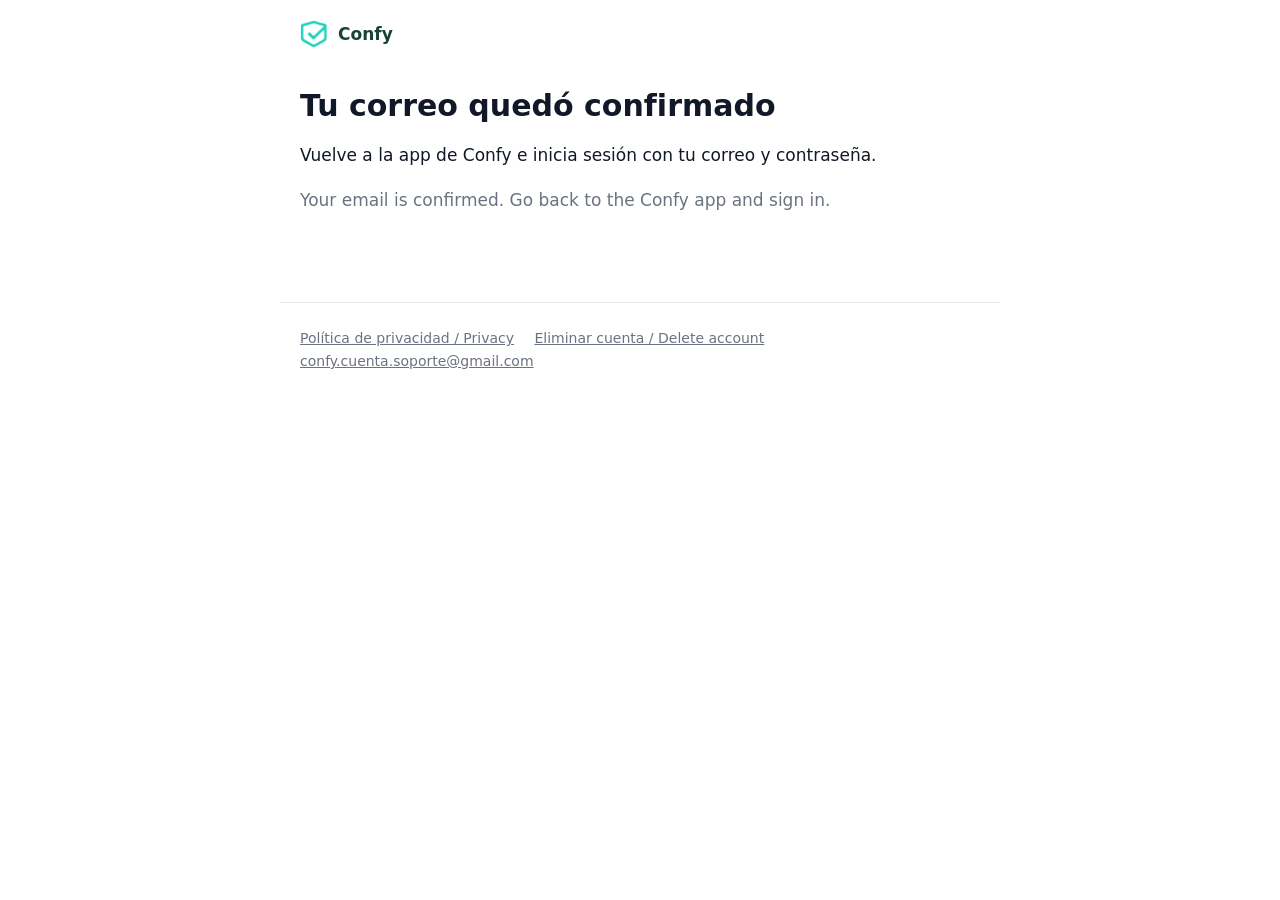
==== correo-confirmado/index.html @ 29929f86 "Páginas legales de Confy para appconfy.com (política, eliminar cuenta, correo confirmado) Co-Authore" ====
<!doctype html>
<html lang="es">
<head>
<meta charset="utf-8">
<meta name="viewport" content="width=device-width, initial-scale=1">
<title>Correo confirmado — Confy</title>
<link rel="icon" href="../shield-64.png">
<style>
:root{--text:#111827;--muted:#6B7280;--line:#E5E7EB;--accent:#1B4332}
*{box-sizing:border-box}
body{margin:0;background:#fff;color:var(--text);font:17px/1.65 system-ui,-apple-system,"Segoe UI",Roboto,sans-serif}
main{max-width:720px;margin:0 auto;padding:40px 20px 64px}
header{max-width:720px;margin:0 auto;padding:20px 20px 0;display:flex;align-items:center;gap:10px}
header a{display:flex;align-items:center;gap:10px;color:var(--accent);font-weight:700;text-decoration:none}
header img{width:28px;height:28px}
h1{font-size:30px;line-height:1.2;margin:0 0 6px}
h2{font-size:20px;margin:32px 0 6px}
a{color:var(--accent)}
.meta{color:var(--muted);margin:0 0 24px}
.lang{color:var(--muted);font-size:15px}
hr{border:0;border-top:1px solid var(--line);margin:48px 0}
footer{max-width:720px;margin:0 auto;padding:24px 20px 40px;border-top:1px solid var(--line);color:var(--muted);font-size:14px}
footer a{color:var(--muted);margin-right:16px}
</style>
</head>
<body>
<header><a href="../"><img src="../shield-64.png" alt="">Confy</a></header>
<main>
<h1>Tu correo quedó confirmado</h1>
<p>Vuelve a la app de Confy e inicia sesión con tu correo y contraseña.</p>
<p lang="en" class="meta">Your email is confirmed. Go back to the Confy app and sign in.</p>
</main>
<footer>
<a href="../privacidad/">Política de privacidad / Privacy</a>
<a href="../eliminar-cuenta/">Eliminar cuenta / Delete account</a>
<a href="mailto:confy.cuenta.soporte@gmail.com">confy.cuenta.soporte@gmail.com</a>
</footer>
</body>
</html>
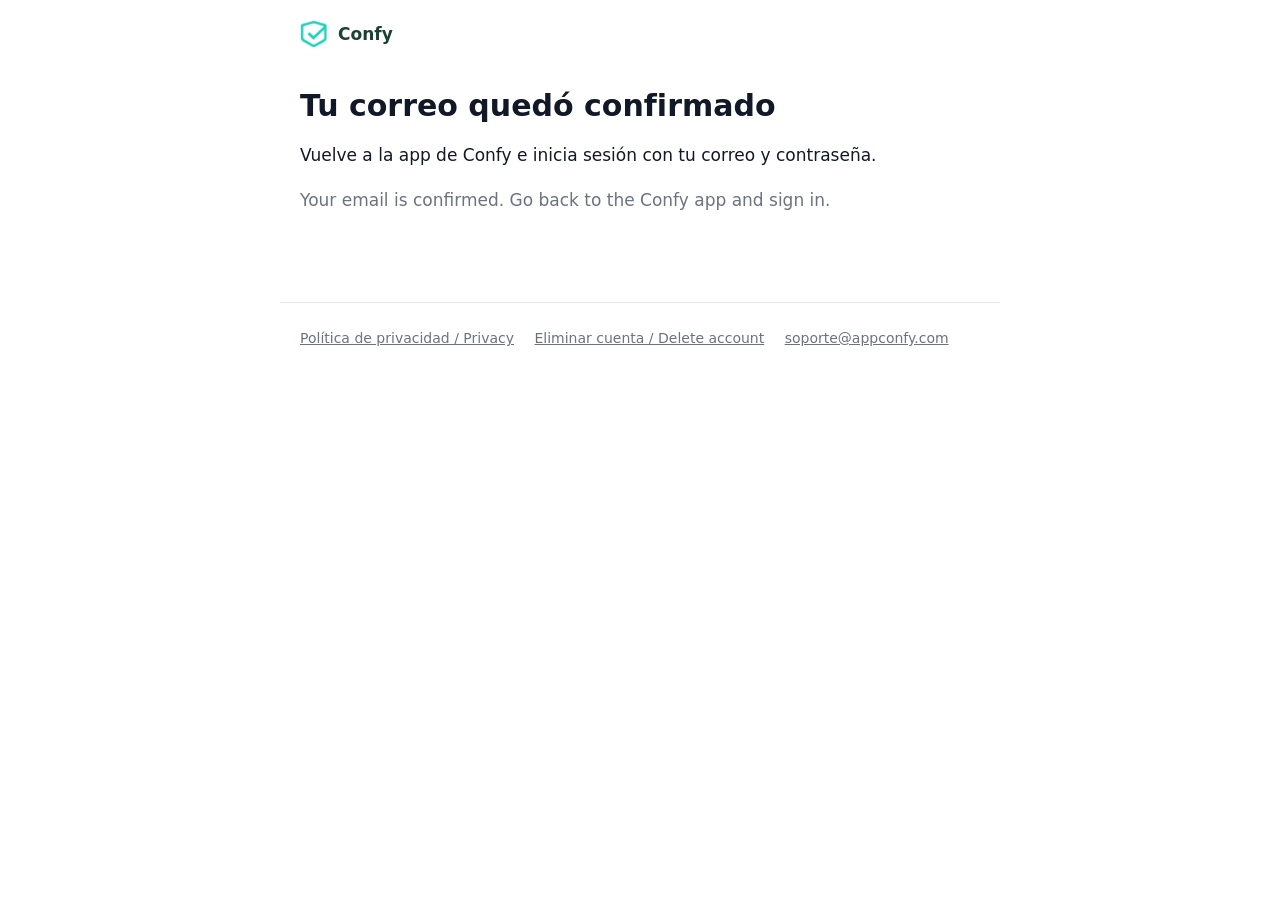
==== commit 5a6eaa20: "contacto: soporte@appconfy.com en las páginas legales (política y eliminar cuenta, ES y EN) Co-Autho" ====
--- a/correo-confirmado/index.html
+++ b/correo-confirmado/index.html
@@ -33,7 +33,7 @@
 <footer>
 <a href="../privacidad/">Política de privacidad / Privacy</a>
 <a href="../eliminar-cuenta/">Eliminar cuenta / Delete account</a>
-<a href="mailto:confy.cuenta.soporte@gmail.com">confy.cuenta.soporte@gmail.com</a>
+<a href="mailto:soporte@appconfy.com">soporte@appconfy.com</a>
 </footer>
 </body>
 </html>
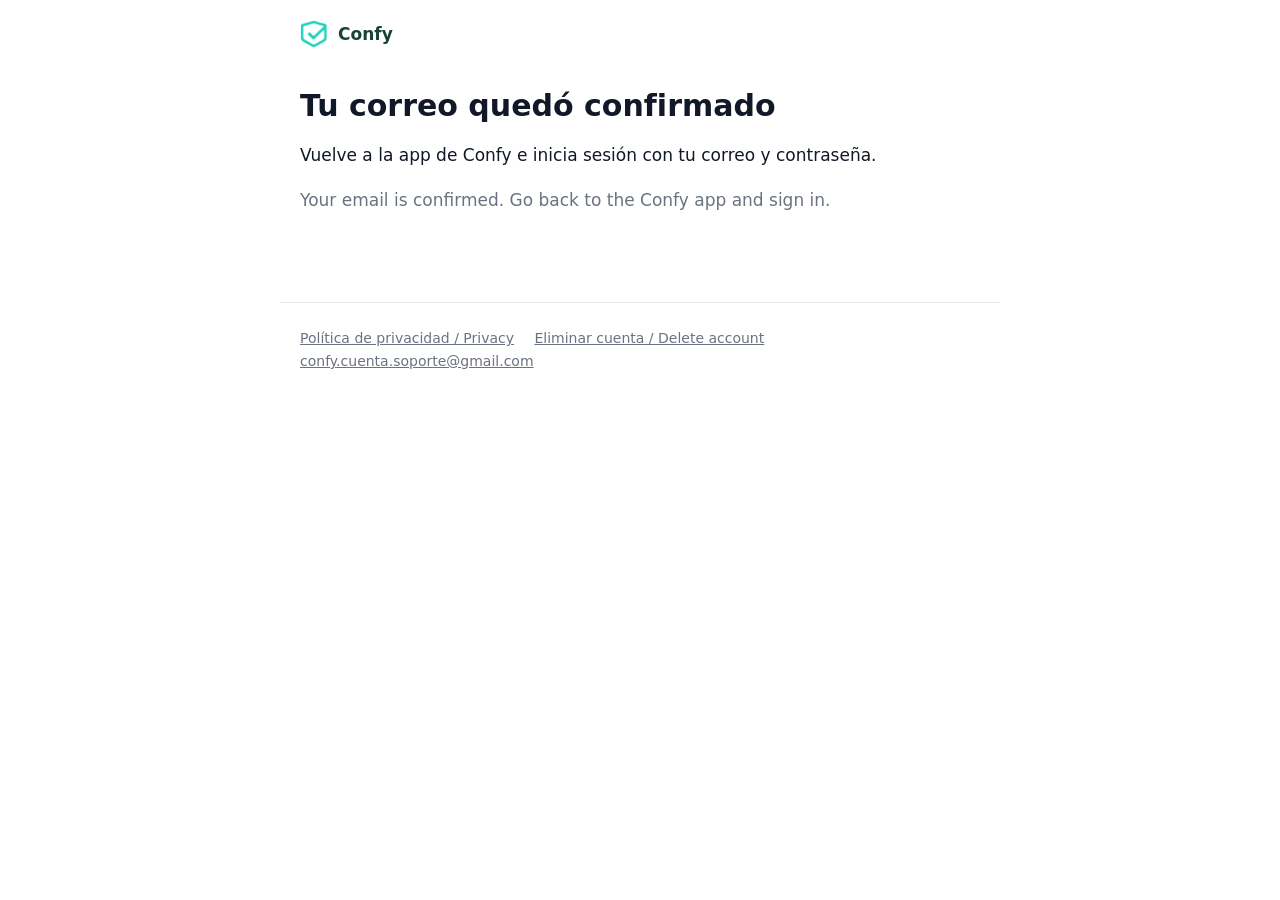
==== commit bb26df63: "Revert "contacto: soporte@appconfy.com en las páginas legales (política y eliminar cuenta, ES y EN)"" ====
--- a/correo-confirmado/index.html
+++ b/correo-confirmado/index.html
@@ -33,7 +33,7 @@
 <footer>
 <a href="../privacidad/">Política de privacidad / Privacy</a>
 <a href="../eliminar-cuenta/">Eliminar cuenta / Delete account</a>
-<a href="mailto:soporte@appconfy.com">soporte@appconfy.com</a>
+<a href="mailto:confy.cuenta.soporte@gmail.com">confy.cuenta.soporte@gmail.com</a>
 </footer>
 </body>
 </html>
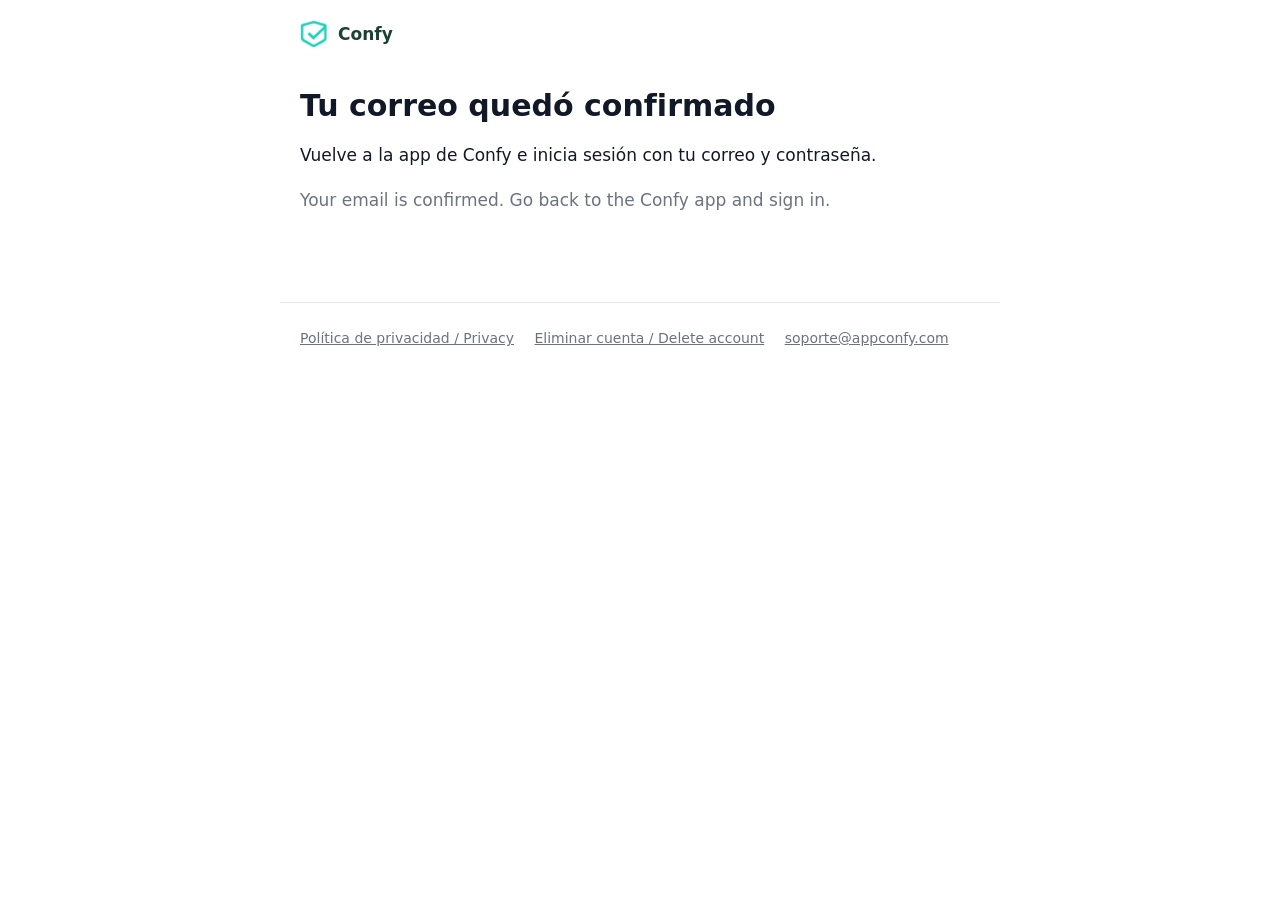
==== commit f749bcb0: "Reapply "contacto: soporte@appconfy.com en las páginas legales (política y eliminar cuenta, ES y EN)" ====
--- a/correo-confirmado/index.html
+++ b/correo-confirmado/index.html
@@ -33,7 +33,7 @@
 <footer>
 <a href="../privacidad/">Política de privacidad / Privacy</a>
 <a href="../eliminar-cuenta/">Eliminar cuenta / Delete account</a>
-<a href="mailto:confy.cuenta.soporte@gmail.com">confy.cuenta.soporte@gmail.com</a>
+<a href="mailto:soporte@appconfy.com">soporte@appconfy.com</a>
 </footer>
 </body>
 </html>
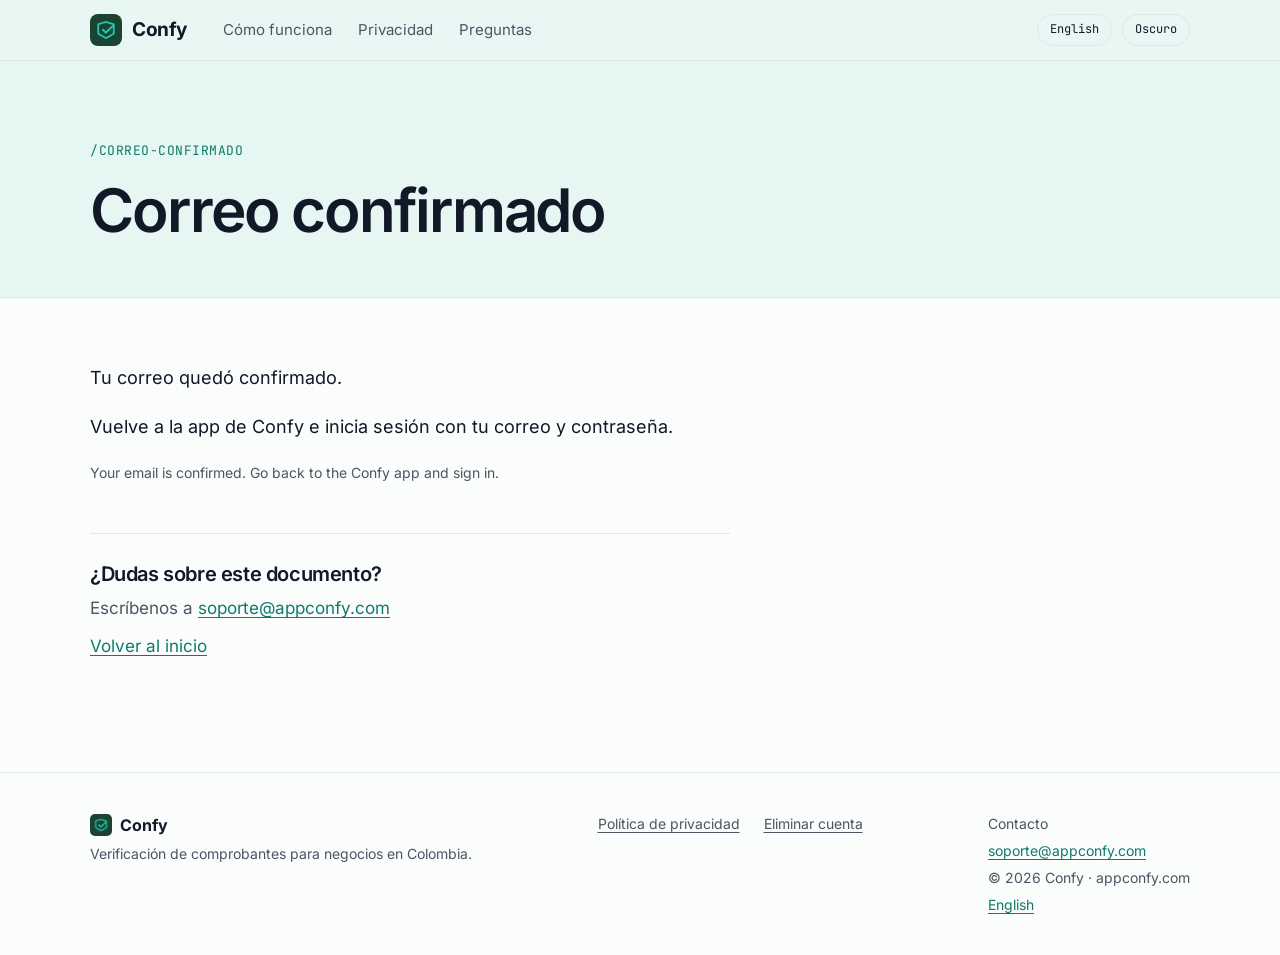
==== commit c12f5444: "web: home y páginas legales con el diseño de Design (sin publicar) - Home ES/EN de Design; afirmacio" ====
--- a/correo-confirmado/index.html
+++ b/correo-confirmado/index.html
@@ -1,39 +1,78 @@
 <!doctype html>
 <html lang="es">
 <head>
-<meta charset="utf-8">
-<meta name="viewport" content="width=device-width, initial-scale=1">
-<title>Correo confirmado — Confy</title>
-<link rel="icon" href="../shield-64.png">
-<style>
-:root{--text:#111827;--muted:#6B7280;--line:#E5E7EB;--accent:#1B4332}
-*{box-sizing:border-box}
-body{margin:0;background:#fff;color:var(--text);font:17px/1.65 system-ui,-apple-system,"Segoe UI",Roboto,sans-serif}
-main{max-width:720px;margin:0 auto;padding:40px 20px 64px}
-header{max-width:720px;margin:0 auto;padding:20px 20px 0;display:flex;align-items:center;gap:10px}
-header a{display:flex;align-items:center;gap:10px;color:var(--accent);font-weight:700;text-decoration:none}
-header img{width:28px;height:28px}
-h1{font-size:30px;line-height:1.2;margin:0 0 6px}
-h2{font-size:20px;margin:32px 0 6px}
-a{color:var(--accent)}
-.meta{color:var(--muted);margin:0 0 24px}
-.lang{color:var(--muted);font-size:15px}
-hr{border:0;border-top:1px solid var(--line);margin:48px 0}
-footer{max-width:720px;margin:0 auto;padding:24px 20px 40px;border-top:1px solid var(--line);color:var(--muted);font-size:14px}
-footer a{color:var(--muted);margin-right:16px}
-</style>
+  <meta charset="utf-8">
+  <meta name="viewport" content="width=device-width, initial-scale=1">
+  <title>Correo confirmado · Confy</title>
+  <meta name="description" content="Correo confirmado">
+  <link rel="canonical" href="https://appconfy.com/correo-confirmado/">
+  <link rel="alternate" hreflang="es" href="https://appconfy.com/correo-confirmado/">
+  <link rel="alternate" hreflang="en" href="https://appconfy.com/en/email-confirmed/">
+  <link rel="alternate" hreflang="x-default" href="https://appconfy.com/correo-confirmado/">
+  <meta property="og:title" content="Correo confirmado · Confy">
+  <meta property="og:description" content="Correo confirmado">
+  <meta property="og:url" content="https://appconfy.com/correo-confirmado/">
+  <meta property="og:locale" content="es_CO">
+  <meta name="theme-color" content="#1B4332">
+  <link rel="icon" type="image/png" sizes="32x32" href="../assets/favicon-32.png">
+  <link rel="apple-touch-icon" href="../assets/apple-touch-icon.png">
+  <link rel="preload" href="../fonts/inter-latin.woff2" as="font" type="font/woff2" crossorigin>
+  <link rel="stylesheet" href="../styles.css">
+  <script src="../theme.js"></script>
 </head>
 <body>
-<header><a href="../"><img src="../shield-64.png" alt="">Confy</a></header>
-<main>
-<h1>Tu correo quedó confirmado</h1>
-<p>Vuelve a la app de Confy e inicia sesión con tu correo y contraseña.</p>
-<p lang="en" class="meta">Your email is confirmed. Go back to the Confy app and sign in.</p>
-</main>
-<footer>
-<a href="../privacidad/">Política de privacidad / Privacy</a>
-<a href="../eliminar-cuenta/">Eliminar cuenta / Delete account</a>
-<a href="mailto:soporte@appconfy.com">soporte@appconfy.com</a>
-</footer>
+  <a class="skip" href="#contenido">Saltar al contenido</a>
+  <header class="site-header">
+    <div class="wrap header-row">
+      <a class="brand" href="../"><img src="../assets/confy-icono.webp" alt="" width="32" height="32"><span>Confy</span></a>
+      <nav class="main-nav" aria-label="Principal">
+        <a href="../#como-funciona">Cómo funciona</a>
+        <a href="../#confianza">Privacidad</a>
+        <a href="../#preguntas">Preguntas</a>
+      </nav>
+      <div class="header-tools">
+        <a class="lang-link" href="../en/email-confirmed/" hreflang="en" lang="en">English</a>
+        <button class="theme-toggle" type="button" aria-label="Cambiar entre modo claro y oscuro"><span class="solo-claro">Oscuro</span><span class="solo-oscuro">Claro</span></button>
+      </div>
+    </div>
+  </header>
+  <main id="contenido">
+    <section class="legal-head">
+      <div class="wrap">
+        <p class="eyebrow">/correo-confirmado</p>
+        <h1>Correo confirmado</h1>
+      </div>
+    </section>
+    <div class="wrap legal-body legal-short">
+      <article class="prose">
+        <p>Tu correo quedó confirmado.</p>
+        <p>Vuelve a la app de Confy e inicia sesión con tu correo y contraseña.</p>
+        <p lang="en" class="meta">Your email is confirmed. Go back to the Confy app and sign in.</p>
+        <div class="legal-contact">
+          <h2 class="legal-contact-title">¿Dudas sobre este documento?</h2>
+          <p>Escríbenos a <a href="mailto:soporte@appconfy.com">soporte@appconfy.com</a></p>
+          <p><a href="../">Volver al inicio</a></p>
+        </div>
+      </article>
+    </div>
+  </main>
+  <footer class="site-footer">
+    <div class="wrap footer-row">
+      <div class="footer-brand">
+        <span class="brand-sm"><img src="../assets/confy-icono.webp" alt="" width="22" height="22">Confy</span>
+        <span>Verificación de comprobantes para negocios en Colombia.</span>
+      </div>
+      <nav class="footer-legal" aria-label="Legal">
+          <a href="../privacidad/">Política de privacidad</a>
+          <a href="../eliminar-cuenta/">Eliminar cuenta</a>
+      </nav>
+      <div class="footer-contact">
+        <span>Contacto</span>
+        <a href="mailto:soporte@appconfy.com">soporte@appconfy.com</a>
+        <span>© 2026 Confy · appconfy.com</span>
+        <a class="lang-link-foot" href="../en/email-confirmed/" hreflang="en" lang="en">English</a>
+      </div>
+    </div>
+  </footer>
 </body>
 </html>
--- a/styles.css
+++ b/styles.css
@@ -0,0 +1,200 @@
+/* Confy · styles.css */
+@font-face{font-family:"Instrument Serif";font-style:italic;font-weight:400;font-display:swap;src:url("fonts/instrument-serif-italic-latin-ext.woff2") format("woff2");unicode-range:U+0100-02BA, U+02BD-02C5, U+02C7-02CC, U+02CE-02D7, U+02DD-02FF, U+0304, U+0308, U+0329, U+1D00-1DBF, U+1E00-1E9F, U+1EF2-1EFF, U+2020, U+20A0-20AB, U+20AD-20C4, U+2113, U+2C60-2C7F, U+A720-A7FF;}
+@font-face{font-family:"Instrument Serif";font-style:italic;font-weight:400;font-display:swap;src:url("fonts/instrument-serif-italic-latin.woff2") format("woff2");unicode-range:U+0000-00FF, U+0131, U+0152-0153, U+02BB-02BC, U+02C6, U+02DA, U+02DC, U+0304, U+0308, U+0329, U+2000-206F, U+20AC, U+2122, U+2191, U+2193, U+2212, U+2215, U+FEFF, U+FFFD;}
+@font-face{font-family:"Inter";font-style:normal;font-weight:400 700;font-display:swap;src:url("fonts/inter-latin-ext.woff2") format("woff2");unicode-range:U+0100-02BA, U+02BD-02C5, U+02C7-02CC, U+02CE-02D7, U+02DD-02FF, U+0304, U+0308, U+0329, U+1D00-1DBF, U+1E00-1E9F, U+1EF2-1EFF, U+2020, U+20A0-20AB, U+20AD-20C4, U+2113, U+2C60-2C7F, U+A720-A7FF;}
+@font-face{font-family:"Inter";font-style:normal;font-weight:400 700;font-display:swap;src:url("fonts/inter-latin.woff2") format("woff2");unicode-range:U+0000-00FF, U+0131, U+0152-0153, U+02BB-02BC, U+02C6, U+02DA, U+02DC, U+0304, U+0308, U+0329, U+2000-206F, U+20AC, U+2122, U+2191, U+2193, U+2212, U+2215, U+FEFF, U+FFFD;}
+@font-face{font-family:"JetBrains Mono";font-style:normal;font-weight:400 500;font-display:swap;src:url("fonts/jetbrains-mono-latin-ext.woff2") format("woff2");unicode-range:U+0100-02BA, U+02BD-02C5, U+02C7-02CC, U+02CE-02D7, U+02DD-02FF, U+0304, U+0308, U+0329, U+1D00-1DBF, U+1E00-1E9F, U+1EF2-1EFF, U+2020, U+20A0-20AB, U+20AD-20C4, U+2113, U+2C60-2C7F, U+A720-A7FF;}
+@font-face{font-family:"JetBrains Mono";font-style:normal;font-weight:400 500;font-display:swap;src:url("fonts/jetbrains-mono-latin.woff2") format("woff2");unicode-range:U+0000-00FF, U+0131, U+0152-0153, U+02BB-02BC, U+02C6, U+02DA, U+02DC, U+0304, U+0308, U+0329, U+2000-206F, U+20AC, U+2122, U+2191, U+2193, U+2212, U+2215, U+FEFF, U+FFFD;}
+
+:root{
+  --brand:#1DD2BC;          /* turquesa del ícono */
+  --brand-ink:#0f7a6c;      /* turquesa oscuro para texto/enlaces sobre claro */
+  --brand-soft:#e6f7f3;     /* fondo verde claro */
+  --forest:#1B4332;         /* verde bosque de la app */
+  --bg:#fbfcfc; --surface:#ffffff; --ink:#111827; --muted:#4b5563; --line:#e1e7e6;
+  --band:#1B4332; --band-ink:#f1f7f5; --band-line:rgba(255,255,255,.14);
+  --pending:#8a5a00; --pending-bg:#fdf1d8;
+  --f-sans:"Inter",system-ui,-apple-system,"Segoe UI",sans-serif;
+  --f-serif:"Instrument Serif",Georgia,serif;
+  --f-mono:"JetBrains Mono",ui-monospace,Menlo,monospace;
+  --pad:clamp(20px,5vw,40px); --sec:clamp(56px,8vw,104px);
+  color-scheme:light;
+}
+@media (prefers-color-scheme:dark){ :root:not([data-theme="light"]){--brand-ink:#5fe3d1;--brand-soft:#16302a;--bg:#101a1e;--surface:#172429;--ink:#eef4f3;--muted:#a9b8b9;--line:#2a3a3f;--band:#0b1f17;--pending:#f2c27a;--pending-bg:#3a2e1c;color-scheme:dark;} }
+:root[data-theme="dark"]{--brand-ink:#5fe3d1;--brand-soft:#16302a;--bg:#101a1e;--surface:#172429;--ink:#eef4f3;--muted:#a9b8b9;--line:#2a3a3f;--band:#0b1f17;--pending:#f2c27a;--pending-bg:#3a2e1c;color-scheme:dark;}
+
+*{box-sizing:border-box}
+html{scroll-behavior:smooth;-webkit-text-size-adjust:100%}
+body{margin:0;background:var(--bg);color:var(--ink);font-family:var(--f-sans);font-size:16px;line-height:1.5;-webkit-font-smoothing:antialiased}
+img{max-width:100%;display:block}
+a{color:var(--brand-ink);text-decoration:underline;text-underline-offset:3px}
+a:hover{color:var(--ink)}
+:focus-visible{outline:2px solid var(--brand);outline-offset:3px;border-radius:4px}
+h1,h2,h3{margin:0;text-wrap:balance}
+p{margin:0;text-wrap:pretty}
+em{font-family:var(--f-serif);font-style:italic;font-weight:400;color:var(--brand-ink);letter-spacing:-.01em}
+.wrap{max-width:1180px;margin:0 auto;padding-left:var(--pad);padding-right:var(--pad)}
+.skip{position:absolute;left:-9999px;top:8px;background:var(--ink);color:var(--bg);padding:8px 14px;border-radius:8px;z-index:50}
+.skip:focus{left:8px}
+
+/* Etiquetas "Por confirmar": quita la clase "mostrar-pendientes" del <body> para ocultarlas todas */
+.pendiente{display:none}
+.mostrar-pendientes .pendiente{display:inline-block;font-family:var(--f-mono);font-size:11px;letter-spacing:.05em;text-transform:uppercase;color:var(--pending);background:var(--pending-bg);border-radius:6px;padding:3px 7px;line-height:1.4;white-space:nowrap}
+
+/* Modo claro/oscuro: texto del botón */
+.solo-oscuro{display:none}
+:root[data-theme="dark"] .solo-claro{display:none}
+:root[data-theme="dark"] .solo-oscuro{display:inline}
+
+/* Encabezado */
+.site-header{position:sticky;top:0;z-index:20;background:color-mix(in srgb,var(--brand-soft) 90%,transparent);backdrop-filter:blur(10px);-webkit-backdrop-filter:blur(10px);border-bottom:1px solid var(--line)}
+.header-row{display:flex;align-items:center;gap:24px;padding-top:14px;padding-bottom:14px}
+.brand{display:flex;align-items:center;gap:10px;text-decoration:none;color:var(--ink);font-weight:700;font-size:19px;letter-spacing:-.02em}
+.brand img{width:32px;height:32px;border-radius:8px}
+.main-nav{display:flex;gap:26px;margin-left:12px;font-size:15px}
+.main-nav a{color:var(--muted);text-decoration:none}
+.main-nav a:hover{color:var(--ink)}
+.header-tools{margin-left:auto;display:flex;align-items:center;gap:10px}
+.lang-link,.theme-toggle{font-family:var(--f-mono);font-size:12px;border:1px solid var(--line);border-radius:999px;padding:7px 12px;color:var(--ink);text-decoration:none;background:transparent;cursor:pointer;line-height:1.3}
+.lang-link:hover,.theme-toggle:hover{border-color:var(--brand);color:var(--ink)}
+@media (max-width:760px){.main-nav{display:none}}
+
+.eyebrow,.mono-label{font-family:var(--f-mono);font-size:13px;letter-spacing:.04em;text-transform:uppercase;color:var(--brand-ink)}
+
+/* Hero */
+.hero{background:var(--brand-soft)}
+.hero-grid{display:flex;flex-wrap:wrap;gap:clamp(40px,6vw,72px);align-items:center;padding-top:clamp(48px,8vw,96px);padding-bottom:clamp(56px,8vw,104px)}
+.hero-copy{flex:1 1 440px;min-width:0;display:flex;flex-direction:column;gap:28px}
+.hero h1{font-weight:600;font-size:clamp(40px,6vw,76px);line-height:1.02;letter-spacing:-.035em}
+.hero h1 em{font-size:1.1em}
+.lead{font-size:clamp(18px,1.6vw,21px);line-height:1.5;color:var(--muted);max-width:30em}
+.cta-row{display:flex;flex-wrap:wrap;align-items:center;gap:16px}
+.platform{font-size:14px;color:var(--muted)}
+.btn-play{display:inline-flex;flex-direction:column;gap:2px;padding:14px 26px;border-radius:14px;background:var(--brand);color:#0b2a20;text-decoration:none;font-weight:600;font-size:17px}
+.btn-play[href]:hover{filter:brightness(.95);color:#0b2a20}
+.btn-play[aria-disabled="true"]{cursor:default}
+.btn-kicker{font-family:var(--f-mono);font-size:11px;font-weight:500;letter-spacing:.06em;text-transform:uppercase}
+.btn-play-dark{background:var(--forest);color:#f1f7f5}
+.btn-play-dark .btn-kicker{color:var(--brand)}
+.btn-play-dark[href]:hover{color:#fff}
+
+.hero-demo{flex:1 1 360px;min-width:0;position:relative;background:var(--band);border-radius:28px;overflow:hidden;padding:clamp(28px,4vw,48px) clamp(16px,3vw,40px) 0;min-height:480px;display:flex;justify-content:flex-end;align-items:flex-end}
+.phone{width:280px;max-width:100%;border:8px solid #0a1210;border-bottom:0;border-radius:38px 38px 0 0;background:#fff;overflow:hidden;box-shadow:0 0 0 1px rgba(255,255,255,.16),0 30px 60px -30px rgba(0,0,0,.6)}
+.phone img{width:100%;height:auto}
+.phone-hero{margin-top:80px}
+.demo-card{position:absolute;left:clamp(16px,3vw,40px);top:clamp(28px,4vw,48px);z-index:2;width:min(calc(100% - 32px),318px);background:var(--surface);color:var(--ink);border:1px solid var(--line);border-radius:20px;padding:20px;display:flex;flex-direction:column;gap:14px;box-shadow:0 24px 48px -24px rgba(0,0,0,.45)}
+.demo-top{display:flex;justify-content:space-between;align-items:center;gap:8px}
+.demo-top .mono-label{font-size:12px;color:var(--muted)}
+.chip{font-family:var(--f-mono);font-size:11px;color:var(--muted);border:1px solid var(--line);border-radius:999px;padding:3px 8px;white-space:nowrap}
+.demo-amount{font-family:var(--f-mono);font-size:32px;font-weight:500;letter-spacing:-.02em}
+.demo-rows{display:grid;grid-template-columns:auto 1fr;gap:6px 16px;margin:0;font-size:14px}
+.demo-rows dt{color:var(--muted)}
+.demo-rows dd{margin:0;text-align:right}
+.demo-status{border-top:1px dashed var(--line);padding-top:14px;display:flex;gap:12px;align-items:flex-start}
+.check{flex:none;width:28px;height:28px;border-radius:50%;background:var(--brand);color:#0b2a20;display:grid;place-items:center;font-weight:700;font-size:15px}
+.demo-status div{display:flex;flex-direction:column;gap:2px}
+.demo-status strong{font-size:16px;color:var(--brand-ink)}
+.demo-status span{font-size:13px;color:var(--muted);line-height:1.4}
+@media (max-width:520px){
+  .hero-demo{flex-direction:column;align-items:center;min-height:0;padding-top:24px}
+  .demo-card{position:relative;left:auto;top:auto;width:100%}
+  .phone-hero{margin-top:24px}
+}
+
+/* Secciones */
+.section{padding-top:var(--sec);padding-bottom:var(--sec)}
+.section-soft{background:var(--brand-soft)}
+.section-line{border-top:1px solid var(--line)}
+.section-band{background:var(--band);color:var(--band-ink)}
+.section-band .eyebrow,.section-band em{color:var(--brand)}
+.stack{display:flex;flex-direction:column;gap:40px}
+.split{display:flex;flex-wrap:wrap;gap:40px 64px}
+.split>.section-head{flex:1 1 260px}
+.section-head{display:flex;flex-direction:column;gap:12px;max-width:680px}
+.section-head h2{font-weight:600;font-size:clamp(30px,3.6vw,46px);line-height:1.08;letter-spacing:-.03em}
+.sub{font-size:17px;line-height:1.55;color:var(--muted)}
+
+.pains{display:flex;flex-direction:column}
+.pain{display:grid;grid-template-columns:repeat(auto-fit,minmax(min(100%,300px),1fr));gap:12px 48px;padding:28px 0;border-top:1px solid var(--line);align-items:baseline}
+.pain-q{font-weight:500;font-size:clamp(22px,2.2vw,28px);line-height:1.2;letter-spacing:-.02em}
+.pain-a{display:flex;gap:14px;font-size:17px;line-height:1.55;color:var(--muted)}
+.pain-a span:first-child{color:var(--brand-ink);font-weight:600}
+
+.steps{list-style:none;margin:0;padding:0;display:grid;grid-template-columns:repeat(auto-fit,minmax(min(100%,300px),1fr));gap:16px}
+.step{background:var(--surface);border:1px solid var(--line);border-radius:20px;overflow:hidden;display:flex;flex-direction:column}
+.step-screen{background:var(--band);height:340px;padding:32px 24px 0;display:flex;justify-content:center;align-items:flex-start;overflow:hidden}
+.step-screen .phone{width:236px}
+.step-text{padding:24px 28px 28px;display:flex;flex-direction:column;gap:12px}
+.step-n{font-family:var(--f-mono);font-size:13px;color:var(--brand-ink)}
+.step h3{font-size:22px;font-weight:600;letter-spacing:-.02em;line-height:1.2}
+.step p{font-size:16px;line-height:1.55;color:var(--muted)}
+
+.not-list{flex:2 1 460px;list-style:none;margin:0;padding:0}
+.not-list li{padding:18px 0;border-top:1px solid var(--band-line);display:flex;flex-wrap:wrap;align-items:center;gap:10px 16px}
+.not-list li>span:first-child{font-size:clamp(24px,3vw,38px);font-weight:500;letter-spacing:-.025em;line-height:1.15}
+.section-band .pendiente{color:#f2c27a;background:transparent;border:1px dashed #f2c27a}
+
+.doc-cards{display:grid;grid-template-columns:repeat(auto-fit,minmax(min(100%,260px),1fr));gap:16px}
+.doc-card{text-decoration:none;color:var(--ink);background:var(--surface);border:1px solid var(--line);border-radius:20px;padding:26px;display:flex;flex-direction:column;gap:10px;min-height:170px}
+.doc-card:hover{border-color:var(--brand);color:var(--ink)}
+.doc-path{font-family:var(--f-mono);font-size:12px;color:var(--muted)}
+.doc-title{font-size:21px;font-weight:600;letter-spacing:-.02em;line-height:1.2}
+.doc-text{font-size:15px;line-height:1.5;color:var(--muted)}
+.doc-read{margin-top:auto;color:var(--brand-ink);font-weight:500;font-size:15px}
+.data-box{border:1px solid var(--line);border-radius:20px;padding:clamp(22px,3vw,32px)}
+.data-box h3{font-size:18px;font-weight:600;margin-bottom:8px}
+.data-box ul{list-style:none;margin:0;padding:0}
+.data-box li{display:flex;flex-wrap:wrap;gap:8px 14px;align-items:baseline;padding:10px 0;border-top:1px solid var(--line);font-size:16px;line-height:1.5}
+.data-box li>span:first-child{flex:1 1 320px}
+
+.faq{flex:2 1 480px;min-width:0;border-bottom:1px solid var(--line)}
+.faq details{border-top:1px solid var(--line)}
+.faq summary{list-style:none;cursor:pointer;padding:22px 0;display:flex;justify-content:space-between;gap:16px;font-size:clamp(17px,1.5vw,19px);font-weight:500}
+.faq summary::-webkit-details-marker{display:none}
+.faq summary::after{content:"+";font-family:var(--f-mono);color:var(--brand-ink)}
+.faq details[open] summary::after{content:"−"}
+.faq-a{padding:0 0 22px;display:flex;flex-direction:column;gap:10px;align-items:flex-start}
+.faq-a p{font-size:16px;line-height:1.6;color:var(--muted);max-width:40em}
+
+.closing{padding-bottom:var(--sec)}
+.closing-box{background:var(--brand);color:#0b2a20;border-radius:28px;padding:clamp(40px,7vw,88px) clamp(24px,5vw,72px);display:flex;flex-wrap:wrap;gap:28px;align-items:flex-end;justify-content:space-between}
+.closing-box h2{flex:1 1 420px;font-weight:600;font-size:clamp(34px,4.6vw,60px);line-height:1.04;letter-spacing:-.035em}
+.closing-box em{color:#0b2a20}
+
+/* Pie */
+.site-footer{border-top:1px solid var(--line)}
+.footer-row{display:flex;flex-wrap:wrap;gap:28px 48px;justify-content:space-between;padding-top:40px;padding-bottom:40px;font-size:14px;color:var(--muted)}
+.footer-brand,.footer-contact{display:flex;flex-direction:column;gap:6px}
+.brand-sm{display:flex;align-items:center;gap:8px;color:var(--ink);font-weight:700;font-size:16px}
+.brand-sm img{width:22px;height:22px;border-radius:5px}
+.footer-legal{display:flex;flex-wrap:wrap;gap:12px 24px;align-content:flex-start}
+.footer-legal a{color:var(--muted)}
+
+/* Páginas legales */
+.legal-head{background:var(--brand-soft);border-bottom:1px solid var(--line)}
+.legal-head .wrap{padding-top:clamp(40px,7vw,80px);padding-bottom:clamp(36px,5vw,56px);display:flex;flex-direction:column;gap:18px}
+.legal-head h1{font-weight:600;font-size:clamp(36px,5vw,60px);line-height:1.04;letter-spacing:-.035em;max-width:16em}
+.meta{display:flex;flex-wrap:wrap;gap:10px 14px;align-items:center;font-size:14px;color:var(--muted)}
+.meta time{color:var(--ink);font-weight:500}
+.legal-body{padding-top:clamp(32px,5vw,64px);padding-bottom:var(--sec);display:flex;flex-wrap:wrap;gap:40px clamp(40px,6vw,88px);align-items:flex-start}
+.toc{flex:1 1 220px;max-width:300px;position:sticky;top:88px;border:1px solid var(--line);border-radius:16px;padding:18px 18px 14px;background:var(--surface)}
+.toc:not(:has(li)){display:none}
+.toc-title{font-family:var(--f-mono);font-size:12px;letter-spacing:.05em;text-transform:uppercase;color:var(--muted);padding-bottom:8px}
+.toc ol{list-style:none;margin:0;padding:0;counter-reset:toc}
+.toc li{counter-increment:toc;border-top:1px solid var(--line)}
+.toc a{display:flex;gap:10px;padding:7px 0;text-decoration:none;color:var(--ink);font-size:15px;line-height:1.35}
+.toc a::before{content:counter(toc,decimal-leading-zero);font-family:var(--f-mono);font-size:12px;color:var(--brand-ink);padding-top:2px}
+.toc a:hover{color:var(--brand-ink)}
+@media (max-width:760px){.toc{position:static;max-width:none}}
+.prose{flex:3 1 520px;min-width:0;max-width:44rem;font-size:18px;line-height:1.75}
+.prose h2{font-size:clamp(23px,2.2vw,28px);font-weight:600;letter-spacing:-.02em;line-height:1.2;margin:48px 0 16px;scroll-margin-top:96px}
+.prose h2:first-child{margin-top:0}
+.prose h3{font-size:20px;font-weight:600;margin:32px 0 12px}
+.prose p,.prose ul,.prose ol{margin:0 0 18px}
+.prose ul,.prose ol{padding-left:22px}
+.prose li{margin-bottom:8px}
+.marcador-legal{border:1px dashed var(--line);border-radius:14px;padding:28px;color:var(--muted);font-family:var(--f-mono);font-size:14px}
+.legal-contact{border-top:1px solid var(--line);margin-top:48px;padding-top:28px}
+.prose .legal-contact-title{font-size:20px;margin:0 0 8px}
+.legal-contact p{font-size:17px;color:var(--muted);margin-bottom:8px}
+.legal-short .prose{max-width:40rem}
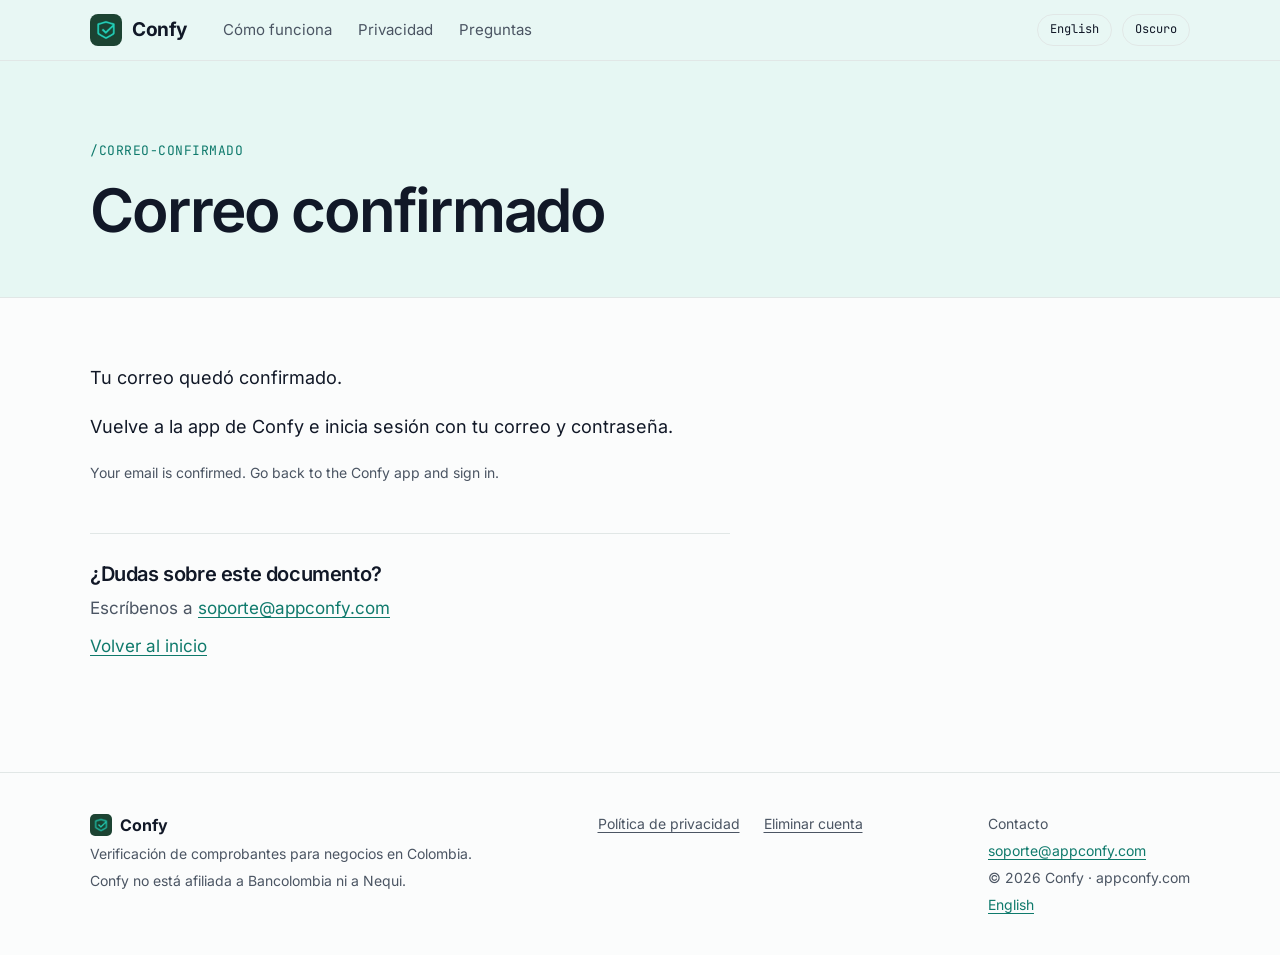
==== commit 0f0e444c: "web: SEO (títulos, descripciones, hreflang es-CO/en, sitemap, robots, imagen para compartir), JSON-L" ====
--- a/correo-confirmado/index.html
+++ b/correo-confirmado/index.html
@@ -1,22 +1,35 @@
 <!doctype html>
-<html lang="es">
+<html lang="es-CO">
 <head>
   <meta charset="utf-8">
   <meta name="viewport" content="width=device-width, initial-scale=1">
   <title>Correo confirmado · Confy</title>
-  <meta name="description" content="Correo confirmado">
+  <meta name="description" content="Tu correo quedó confirmado. Vuelve a la app de Confy e inicia sesión con tu correo y contraseña.">
+  <meta name="robots" content="noindex">
   <link rel="canonical" href="https://appconfy.com/correo-confirmado/">
-  <link rel="alternate" hreflang="es" href="https://appconfy.com/correo-confirmado/">
+  <link rel="alternate" hreflang="es-CO" href="https://appconfy.com/correo-confirmado/">
   <link rel="alternate" hreflang="en" href="https://appconfy.com/en/email-confirmed/">
   <link rel="alternate" hreflang="x-default" href="https://appconfy.com/correo-confirmado/">
+  <meta property="og:type" content="website">
+  <meta property="og:site_name" content="Confy">
   <meta property="og:title" content="Correo confirmado · Confy">
-  <meta property="og:description" content="Correo confirmado">
+  <meta property="og:description" content="Tu correo quedó confirmado. Vuelve a la app de Confy e inicia sesión con tu correo y contraseña.">
   <meta property="og:url" content="https://appconfy.com/correo-confirmado/">
   <meta property="og:locale" content="es_CO">
+  <meta property="og:locale:alternate" content="en_US">
+  <meta property="og:image" content="https://appconfy.com/assets/og-confy-es.png">
+  <meta property="og:image:type" content="image/png">
+  <meta property="og:image:width" content="1200">
+  <meta property="og:image:height" content="630">
+  <meta property="og:image:alt" content="Confy: que ningún comprobante falso te engañe otra vez">
+  <meta name="twitter:card" content="summary_large_image">
+  <meta name="twitter:title" content="Correo confirmado · Confy">
+  <meta name="twitter:description" content="Tu correo quedó confirmado. Vuelve a la app de Confy e inicia sesión con tu correo y contraseña.">
+  <meta name="twitter:image" content="https://appconfy.com/assets/og-confy-es.png">
+  <meta name="twitter:image:alt" content="Confy: que ningún comprobante falso te engañe otra vez">
   <meta name="theme-color" content="#1B4332">
   <link rel="icon" type="image/png" sizes="32x32" href="../assets/favicon-32.png">
   <link rel="apple-touch-icon" href="../assets/apple-touch-icon.png">
-  <link rel="preload" href="../fonts/inter-latin.woff2" as="font" type="font/woff2" crossorigin>
   <link rel="stylesheet" href="../styles.css">
   <script src="../theme.js"></script>
 </head>
@@ -61,6 +74,7 @@
       <div class="footer-brand">
         <span class="brand-sm"><img src="../assets/confy-icono.webp" alt="" width="22" height="22">Confy</span>
         <span>Verificación de comprobantes para negocios en Colombia.</span>
+        <span>Confy no está afiliada a Bancolombia ni a Nequi.</span>
       </div>
       <nav class="footer-legal" aria-label="Legal">
           <a href="../privacidad/">Política de privacidad</a>
--- a/styles.css
+++ b/styles.css
@@ -67,6 +67,10 @@
 .hero-copy{flex:1 1 440px;min-width:0;display:flex;flex-direction:column;gap:28px}
 .hero h1{font-weight:600;font-size:clamp(40px,6vw,76px);line-height:1.02;letter-spacing:-.035em}
 .hero h1 em{font-size:1.1em}
+/* Qué es Confy (párrafo de dos frases sobre el hero) */
+.about{display:flex;flex-direction:column;gap:8px;padding-top:clamp(28px,4vw,48px)}
+.about-text{font-size:clamp(16px,1.4vw,18px);line-height:1.55;color:var(--muted);max-width:44em}
+.about + .hero-grid{padding-top:clamp(28px,4vw,44px)}
 .lead{font-size:clamp(18px,1.6vw,21px);line-height:1.5;color:var(--muted);max-width:30em}
 .cta-row{display:flex;flex-wrap:wrap;align-items:center;gap:16px}
 .platform{font-size:14px;color:var(--muted)}
